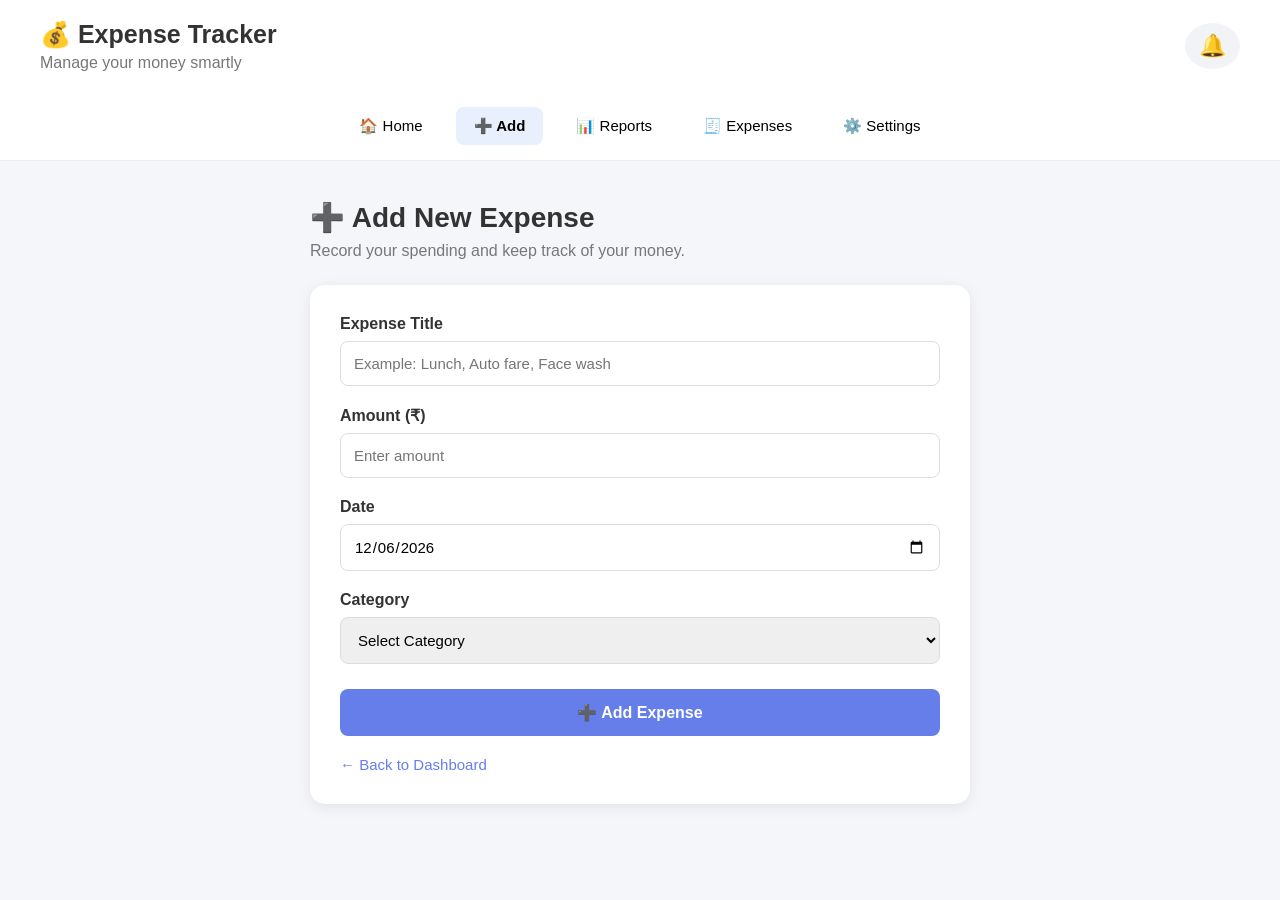
==== src/main/resources/static/add.html @ d3365a4d "Initial commit - Expense Tracker" ====
<!DOCTYPE html>
<html lang="en">

<head>
    <meta charset="UTF-8">
    <meta name="viewport" content="width=device-width, initial-scale=1.0">
    <title>Add Expense - Expense Tracker</title>

    <style>
        * {
            box-sizing: border-box;
            margin: 0;
            padding: 0;
            font-family: Arial, sans-serif;
        }

        body {
            background: #f5f6fa;
            color: #333;
        }

        /* Header */
        header {
            background: white;
            padding: 20px 40px;
            display: flex;
            justify-content: space-between;
            align-items: center;
            box-shadow: 0 2px 10px rgba(0, 0, 0, 0.08);
        }

        header h1 {
            font-size: 25px;
        }

        header p {
            color: #777;
            margin-top: 5px;
        }

        .bell {
            border: none;
            background: #f1f3f6;
            font-size: 22px;
            padding: 10px 14px;
            border-radius: 50%;
            cursor: pointer;
        }

        /* Navigation */
        nav {
            background: white;
            display: flex;
            justify-content: center;
            gap: 15px;
            padding: 15px;
            border-bottom: 1px solid #eee;
        }

        nav button {
            border: none;
            background: transparent;
            padding: 10px 18px;
            border-radius: 8px;
            cursor: pointer;
            font-size: 15px;
        }

        nav button:hover {
            background: #f0f2f5;
        }

        .active {
            background: #e8f0fe !important;
            font-weight: bold;
        }

        /* Main */
        .container {
            max-width: 700px;
            margin: 40px auto;
            padding: 0 20px;
        }

        .page-title {
            margin-bottom: 25px;
        }

        .page-title h2 {
            font-size: 28px;
        }

        .page-title p {
            color: #777;
            margin-top: 8px;
        }

        /* Form Card */
        .form-card {
            background: white;
            padding: 30px;
            border-radius: 15px;
            box-shadow: 0 3px 15px rgba(0, 0, 0, 0.08);
        }

        .form-group {
            margin-bottom: 20px;
        }

        label {
            display: block;
            font-weight: bold;
            margin-bottom: 8px;
        }

        input,
        select {
            width: 100%;
            padding: 13px;
            border: 1px solid #ddd;
            border-radius: 8px;
            font-size: 15px;
            outline: none;
        }

        input:focus,
        select:focus {
            border-color: #667eea;
        }

        .add-btn {
            width: 100%;
            padding: 14px;
            border: none;
            border-radius: 8px;
            background: #667eea;
            color: white;
            font-size: 16px;
            font-weight: bold;
            cursor: pointer;
            margin-top: 5px;
        }

        .add-btn:hover {
            background: #5568d9;
        }

        .message {
            display: none;
            padding: 12px;
            margin-bottom: 20px;
            border-radius: 8px;
            text-align: center;
        }

        .success {
            background: #d4edda;
            color: #155724;
        }

        .error {
            background: #f8d7da;
            color: #721c24;
        }

        /* Back button */
        .back-btn {
            margin-top: 20px;
            border: none;
            background: transparent;
            color: #667eea;
            cursor: pointer;
            font-size: 15px;
        }
    </style>
</head>

<body>

    <header>
        <div>
            <h1>💰 Expense Tracker</h1>
            <p>Manage your money smartly</p>
        </div>

        <button class="bell" onclick="showNotifications()">🔔</button>
    </header>


    <nav>

        <button onclick="goHome()">
            🏠 Home
        </button>

        <button class="active">
            ➕ Add
        </button>

        <button onclick="goReports()">
            📊 Reports
        </button>

        <button onclick="goExpenses()">
            🧾 Expenses
        </button>

        <button onclick="goSettings()">
            ⚙️ Settings
        </button>

    </nav>


    <div class="container">

        <div class="page-title">

            <h2>➕ Add New Expense</h2>

            <p>
                Record your spending and keep track of your money.
            </p>

        </div>


        <div id="message" class="message"></div>


        <div class="form-card">

            <form id="expenseForm">

                <div class="form-group">

                    <label for="title">
                        Expense Title
                    </label>

                    <input type="text" id="title" placeholder="Example: Lunch, Auto fare, Face wash" required>

                </div>


                <div class="form-group">

                    <label for="amount">
                        Amount (₹)
                    </label>

                    <input type="number" id="amount" placeholder="Enter amount" min="1" step="0.01" required>

                </div>


                <div class="form-group">

                    <label for="date">
                        Date
                    </label>

                    <input type="date" id="date" required>

                </div>


                <div class="form-group">

                    <label for="category">
                        Category
                    </label>

                    <select id="category" required>

                        <option value="">
                            Select Category
                        </option>

                        <option value="Food">
                            🍔 Food
                        </option>

                        <!-- NEW BILLS CATEGORY -->

                        <option value="Bills">
                            🧾 Bills
                        </option>

                        <option value="Travel">
                            🚕 Travel
                        </option>

                        <option value="Shopping">
                            🛍️ Shopping
                        </option>

                        <option value="Skincare">
                            🧴 Skincare
                        </option>

                        <option value="Stationery">
                            📚 Stationery
                        </option>

                        <option value="Other">
                            📦 Other
                        </option>

                    </select>

                </div>


                <button type="submit" class="add-btn">
                    ➕ Add Expense
                </button>

            </form>


            <button class="back-btn" onclick="goHome()">
                ← Back to Dashboard
            </button>

        </div>

    </div>


    <script>

        const API_URL = "/api/expenses";


        // Set today's date automatically

        document.getElementById("date").value =
            new Date().toISOString().split("T")[0];


        // Add Expense

        document
            .getElementById("expenseForm")
            .addEventListener("submit", async function (event) {

                event.preventDefault();


                const title =
                    document.getElementById("title").value.trim();

                const amount =
                    parseFloat(
                        document.getElementById("amount").value
                    );

                const date =
                    document.getElementById("date").value;

                const category =
                    document.getElementById("category").value;


                if (!title || !amount || !date || !category) {

                    showMessage(
                        "Please fill all the fields.",
                        "error"
                    );

                    return;
                }


                try {

                    const response = await fetch(API_URL, {

                        method: "POST",

                        headers: {
                            "Content-Type": "application/json"
                        },

                        body: JSON.stringify({

                            title: title,

                            amount: amount,

                            date: date,

                            category: category

                        })

                    });


                    if (!response.ok) {

                        throw new Error(
                            "Failed to add expense"
                        );

                    }


                    showMessage(
                        "✅ Expense added successfully!",
                        "success"
                    );


                    document
                        .getElementById("expenseForm")
                        .reset();


                    // Put today's date again

                    document.getElementById("date").value =
                        new Date().toISOString().split("T")[0];


                    // Go back to Home after 1 second

                    setTimeout(function () {

                        window.location.href =
                            "index.html";

                    }, 1000);


                } catch (error) {

                    console.error(error);


                    showMessage(

                        "❌ Something went wrong. Please check that the server is running.",

                        "error"

                    );

                }

            });


        function showMessage(text, type) {

            const message =
                document.getElementById("message");

            message.textContent = text;

            message.className =
                "message " + type;

            message.style.display = "block";

        }


        function goHome() {

            window.location.href =
                "index.html";

        }


        function goReports() {

            window.location.href =
                "reports.html";

        }


        function goExpenses() {

            window.location.href =
                "expenses.html";

        }


        function goSettings() {

            window.location.href =
                "settings.html";

        }


        function showNotifications() {

            alert(
                "🔔 Notifications will be available here soon."
            );

        }

    </script>

</body>

</html>
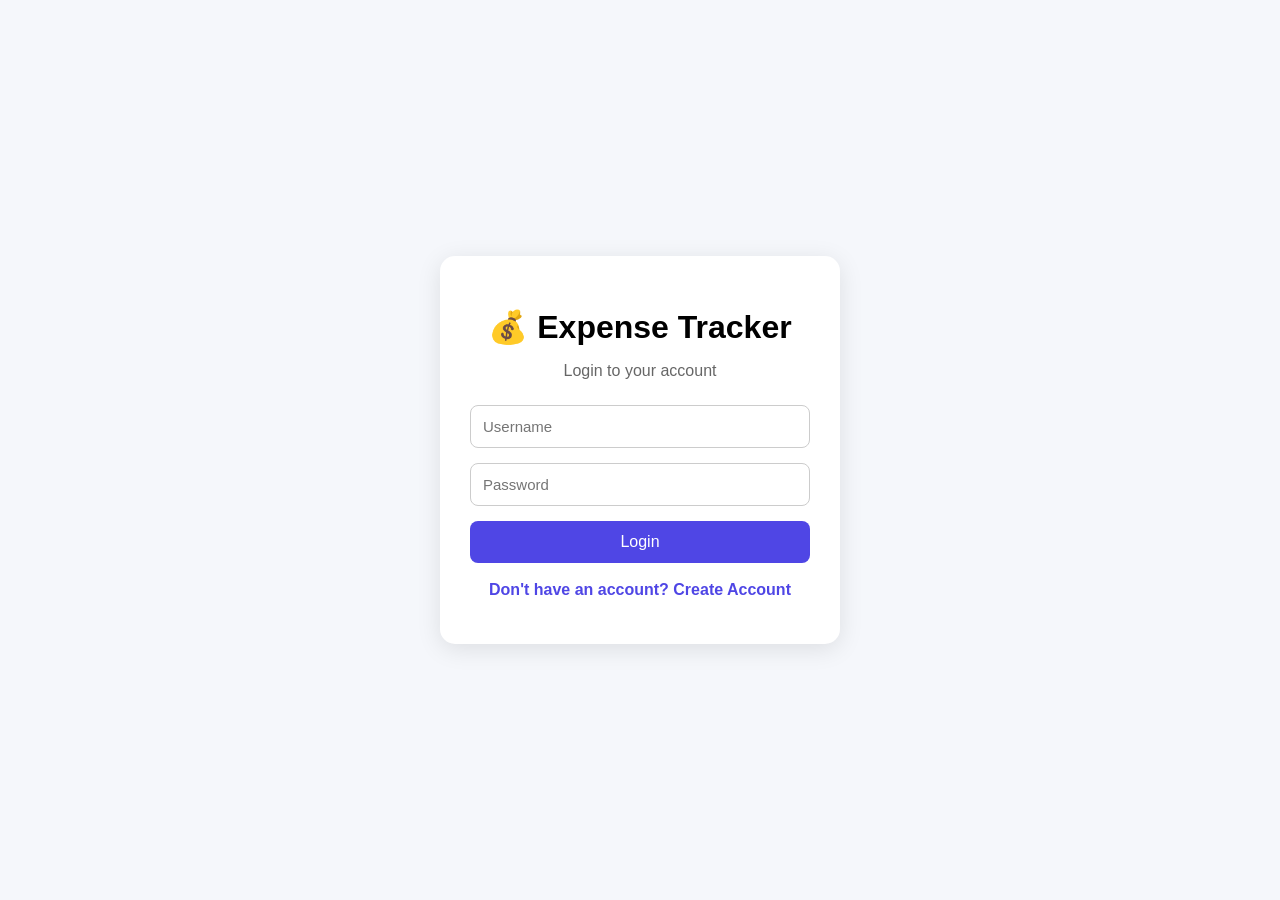
==== commit 1c435e84: "Add user authentication and user-specific expenses" ====
--- a/src/main/resources/static/add.html
+++ b/src/main/resources/static/add.html
@@ -281,8 +281,6 @@
                             🍔 Food
                         </option>
 
-                        <!-- NEW BILLS CATEGORY -->
-
                         <option value="Bills">
                             🧾 Bills
                         </option>
@@ -328,9 +326,17 @@
     </div>
 
 
+    <!-- Authentication JavaScript -->
+    <script src="auth.js"></script>
+
     <script>
 
         const API_URL = "/api/expenses";
+
+
+        // Check that a user is logged in
+
+        getLoggedInUser();
 
 
         // Set today's date automatically
@@ -380,9 +386,7 @@
 
                         method: "POST",
 
-                        headers: {
-                            "Content-Type": "application/json"
-                        },
+                        headers: userHeaders(),
 
                         body: JSON.stringify({
 
